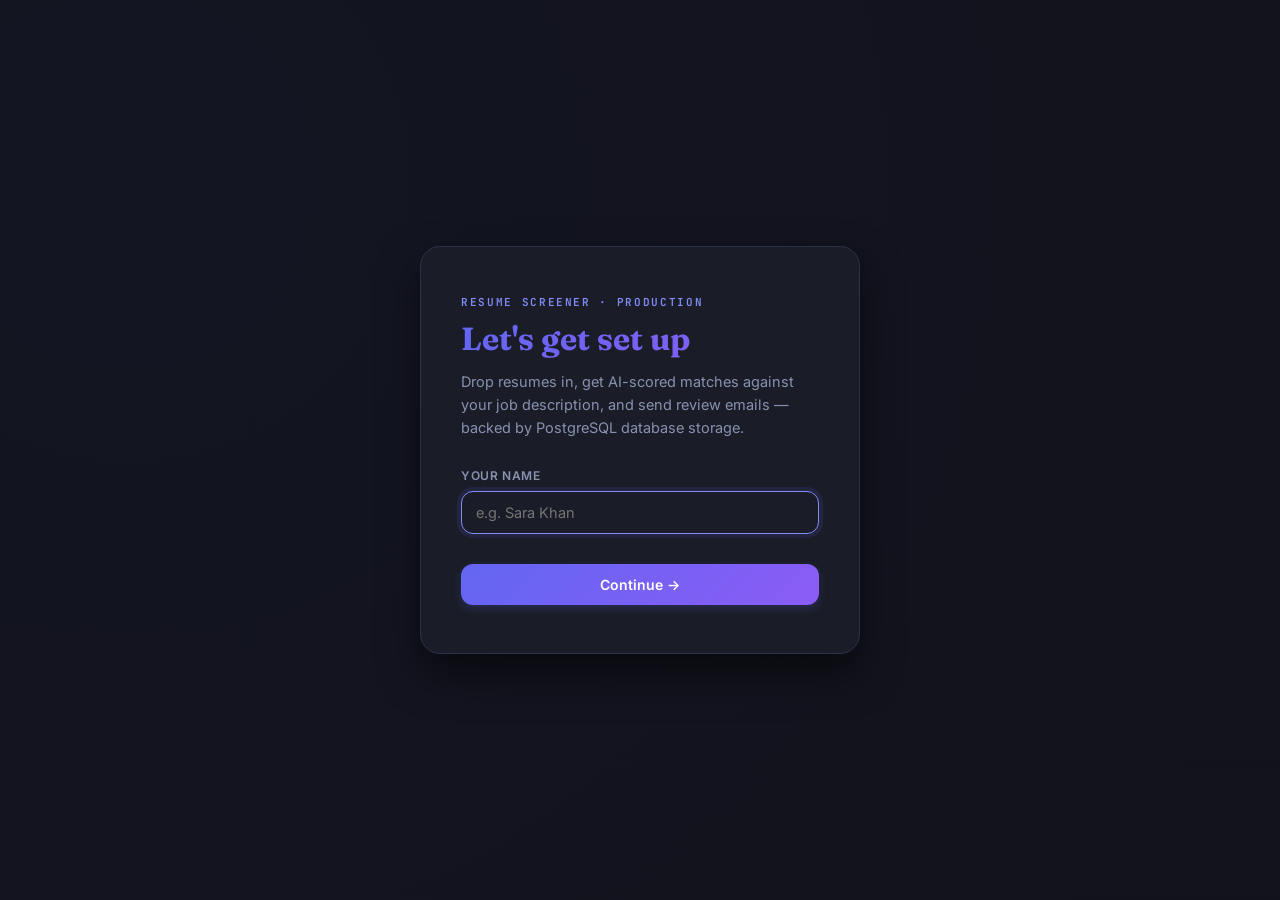
==== frontend/index.html @ 396918c9 "Initial commit: AI Resume Screening System with security fixes, dark mode, and Render blueprint" ====
<!DOCTYPE html>
<html lang="en">
<head>
    <meta charset="UTF-8">
    <meta name="viewport" content="width=device-width, initial-scale=1.0">
    <title>Resume Screener - Professional AI Assistant</title>
    <!-- Google Fonts -->
    <link rel="preconnect" href="https://fonts.googleapis.com">
    <link rel="preconnect" href="https://fonts.gstatic.com" crossorigin>
    <link href="https://fonts.googleapis.com/css2?family=Fraunces:opsz,wght@9..144,500;9..144,600;9..144,700&family=Inter:wght@400;500;600;700&family=JetBrains+Mono:wght@500;600&display=swap" rel="stylesheet">
    <!-- Custom Style Sheet -->
    <link rel="stylesheet" href="style.css">
</head>
<body>
    <div id="rs-root"></div>
    <!-- Custom Script -->
    <script src="script.js"></script>
</body>
</html>
---- frontend/style.css ----
:root {
  --bg: #f6f8fc;
  --surface: #ffffff;
  --surface-glass: rgba(255, 255, 255, 0.75);
  --surface-2: #f1f5f9;
  --ink: #0f172a;
  --muted: #64748b;
  --border: #e2e8f0;
  
  --accent: #6366f1;
  --accent-ink: #4f46e5;
  --accent-bg: #e0e7ff;
  --accent-gradient: linear-gradient(135deg, #6366f1 0%, #8b5cf6 100%);
  --accent-gradient-hover: linear-gradient(135deg, #4f46e5 0%, #7c3aed 100%);
  
  --shortlist: #10b981;
  --shortlist-bg: #ecfdf5;
  --review: #f59e0b;
  --review-bg: #fffbeb;
  --reject: #ef4444;
  --reject-bg: #fef2f2;
  
  --radius: 12px;
  --radius-lg: 20px;
  
  --font-display: 'Fraunces', serif;
  --font-body: 'Inter', sans-serif;
  --font-mono: 'JetBrains Mono', monospace;
  
  --shadow-sm: 0 1px 3px rgba(15, 23, 42, 0.03), 0 1px 2px rgba(15, 23, 42, 0.02);
  --shadow-md: 0 4px 12px -2px rgba(15, 23, 42, 0.06), 0 2px 6px -1px rgba(15, 23, 42, 0.03);
  --shadow-lg: 0 20px 25px -5px rgba(15, 23, 42, 0.08), 0 10px 10px -5px rgba(15, 23, 42, 0.03);
  --shadow-xl: 0 25px 50px -12px rgba(0, 0, 0, 0.15);

  /* Table header — light: clean white-grey */
  --table-head-bg: rgba(241, 245, 249, 0.9);
  --table-row-hover: rgba(99, 102, 241, 0.035);
}

/* ---------- Dark Theme ---------- */
[data-theme="dark"] {
  --bg: #0f1117;
  --surface: #1a1d27;
  --surface-glass: rgba(26, 29, 39, 0.85);
  --surface-2: #23273a;
  --ink: #e8eaf6;
  --muted: #8892b0;
  --border: #2d3148;

  --accent: #818cf8;
  --accent-ink: #a5b4fc;
  --accent-bg: #1e2040;
  --accent-gradient: linear-gradient(135deg, #6366f1 0%, #8b5cf6 100%);
  --accent-gradient-hover: linear-gradient(135deg, #4f46e5 0%, #7c3aed 100%);

  --shortlist: #34d399;
  --shortlist-bg: #0d2a1f;
  --review: #fbbf24;
  --review-bg: #2a1f08;
  --reject: #f87171;
  --reject-bg: #2a0f0f;

  --shadow-sm: 0 1px 3px rgba(0,0,0,0.3);
  --shadow-md: 0 4px 12px rgba(0,0,0,0.4);
  --shadow-lg: 0 20px 40px rgba(0,0,0,0.5);
  --shadow-xl: 0 25px 50px rgba(0,0,0,0.6);

  /* Table header — dark: deep rich indigo */
  --table-head-bg: #13152b;
  --table-row-hover: rgba(129, 140, 248, 0.06);
}

/* ---------- Theme Toggle Button ---------- */
.rs-theme-toggle {
  display: flex;
  align-items: center;
  gap: 10px;
  background: var(--surface-2);
  border: 1px solid var(--border);
  border-radius: 30px;
  padding: 6px 14px 6px 8px;
  cursor: pointer;
  font-size: 12.5px;
  font-weight: 600;
  color: var(--muted);
  transition: all 0.25s cubic-bezier(0.16, 1, 0.3, 1);
  width: 100%;
  box-shadow: var(--shadow-sm);
}

.rs-theme-toggle:hover {
  background: var(--border);
  color: var(--ink);
  border-color: var(--accent);
  box-shadow: 0 0 0 3px rgba(99, 102, 241, 0.1);
}

.rs-theme-toggle-track {
  width: 34px;
  height: 20px;
  border-radius: 999px;
  background: var(--border);
  position: relative;
  flex-shrink: 0;
  transition: background 0.3s ease;
}

[data-theme="dark"] .rs-theme-toggle-track {
  background: var(--accent);
}

.rs-theme-toggle-thumb {
  position: absolute;
  top: 3px;
  left: 3px;
  width: 14px;
  height: 14px;
  border-radius: 50%;
  background: #fff;
  box-shadow: 0 1px 4px rgba(0,0,0,0.25);
  transition: transform 0.3s cubic-bezier(0.16, 1, 0.3, 1);
  display: flex;
  align-items: center;
  justify-content: center;
  font-size: 9px;
}

[data-theme="dark"] .rs-theme-toggle-thumb {
  transform: translateX(14px);
}

.rs-theme-toggle-label {
  flex: 1;
  text-align: left;
}

* {
  box-sizing: border-box;
  margin: 0;
  padding: 0;
}

#rs-root {
  font-family: var(--font-body);
  background: var(--bg);
  color: var(--ink);
  min-height: 100vh;
  -webkit-font-smoothing: antialiased;
}

button {
  font-family: inherit;
  cursor: pointer;
  outline: none;
}

input, textarea, select {
  font-family: inherit;
  outline: none;
}

/* ---------- Scrollbars ---------- */
::-webkit-scrollbar {
  width: 6px;
  height: 6px;
}
::-webkit-scrollbar-track {
  background: transparent;
}
::-webkit-scrollbar-thumb {
  background: #cbd5e1;
  border-radius: 4px;
}
::-webkit-scrollbar-thumb:hover {
  background: #94a3b8;
}

/* ---------- Welcome ---------- */
.rs-welcome {
  min-height: 100vh;
  display: flex;
  align-items: center;
  justify-content: center;
  padding: 24px;
  background: radial-gradient(circle at 10% 20%, rgba(99, 102, 241, 0.05) 0%, rgba(139, 92, 246, 0.02) 90.1%);
}

.rs-welcome-card {
  background: var(--surface);
  border: 1px solid var(--border);
  border-radius: var(--radius-lg);
  padding: 48px 40px;
  max-width: 440px;
  width: 100%;
  box-shadow: var(--shadow-lg);
  text-align: left;
  transform: translateY(0);
  animation: floatUp 0.6s cubic-bezier(0.16, 1, 0.3, 1);
}

.rs-eyebrow {
  font-family: var(--font-mono);
  font-size: 11px;
  letter-spacing: .15em;
  text-transform: uppercase;
  color: var(--accent);
  font-weight: 600;
  margin-bottom: 12px;
}

.rs-welcome-card h1 {
  font-family: var(--font-display);
  font-size: 32px;
  font-weight: 700;
  margin: 0 0 12px;
  line-height: 1.15;
  background: var(--accent-gradient);
  -webkit-background-clip: text;
  -webkit-text-fill-color: transparent;
}

.rs-welcome-card p {
  color: var(--muted);
  font-size: 14.5px;
  line-height: 1.6;
  margin: 0 0 28px;
}

.rs-field {
  margin-bottom: 20px;
}

.rs-field label {
  display: block;
  font-size: 12px;
  font-weight: 600;
  color: var(--muted);
  margin-bottom: 8px;
  text-transform: uppercase;
  letter-spacing: 0.05em;
}

.rs-field input {
  width: 100%;
  padding: 12px 14px;
  border: 1px solid var(--border);
  border-radius: var(--radius);
  font-size: 14.5px;
  background: var(--bg);
  transition: all 0.2s ease;
}

.rs-field input:focus {
  border-color: var(--accent);
  background: var(--surface);
  box-shadow: 0 0 0 4px rgba(99, 102, 241, 0.12);
}

.rs-btn {
  display: inline-flex;
  align-items: center;
  justify-content: center;
  gap: 8px;
  background: var(--accent-gradient);
  color: #fff;
  border: none;
  padding: 12px 24px;
  border-radius: var(--radius);
  font-size: 14px;
  font-weight: 600;
  transition: all 0.2s cubic-bezier(0.16, 1, 0.3, 1);
  box-shadow: 0 4px 10px rgba(99, 102, 241, 0.2);
}

.rs-btn:hover {
  background: var(--accent-gradient-hover);
  transform: translateY(-1px);
  box-shadow: 0 6px 14px rgba(99, 102, 241, 0.3);
}

.rs-btn:active {
  transform: translateY(0);
}

.rs-btn:disabled {
  opacity: .5;
  cursor: not-allowed;
  transform: none;
  box-shadow: none;
}

.rs-btn-secondary {
  background: var(--surface-2);
  color: var(--ink);
  box-shadow: none;
}

.rs-btn-secondary:hover {
  background: var(--border);
  color: var(--ink);
  transform: translateY(-1px);
  box-shadow: var(--shadow-sm);
}

.rs-btn-block {
  width: 100%;
  margin-top: 10px;
}

.rs-btn-ghost {
  background: transparent;
  color: var(--muted);
  padding: 8px 12px;
  box-shadow: none;
}

.rs-btn-ghost:hover {
  background: var(--surface-2);
  color: var(--ink);
  transform: none;
  box-shadow: none;
}

.rs-btn-danger {
  background: transparent;
  color: var(--reject);
  border: 1.5px solid var(--reject);
  box-shadow: none;
}

.rs-btn-danger:hover {
  background: var(--reject-bg);
  color: var(--reject);
  border-color: var(--reject);
  transform: translateY(-1px);
  box-shadow: 0 4px 10px rgba(239, 68, 68, 0.2);
}

.rs-btn-danger:active {
  transform: translateY(0);
}

.rs-btn-danger:disabled {
  opacity: 0.5;
  cursor: not-allowed;
  transform: none;
}

/* ---------- Shell ---------- */
.rs-shell {
  display: flex;
  min-height: 100vh;
}

.rs-sidebar {
  width: 280px;
  flex-shrink: 0;
  background: var(--surface);
  border-right: 1px solid var(--border);
  padding: 28px 20px;
  display: flex;
  flex-direction: column;
  gap: 28px;
}

.rs-brand {
  display: flex;
  align-items: center;
  gap: 12px;
}

.rs-brand-mark {
  width: 36px;
  height: 36px;
  border-radius: var(--radius);
  background: var(--accent-gradient);
  color: #fff;
  display: flex;
  align-items: center;
  justify-content: center;
  font-family: var(--font-display);
  font-weight: 700;
  font-size: 18px;
  flex-shrink: 0;
  box-shadow: 0 4px 10px rgba(99, 102, 241, 0.25);
}

.rs-brand-name {
  font-family: var(--font-display);
  font-weight: 700;
  font-size: 17px;
  letter-spacing: -0.01em;
}

.rs-brand-sub {
  font-size: 11px;
  color: var(--muted);
  font-weight: 500;
}

.rs-hr-name {
  font-size: 13px;
  color: var(--muted);
  padding: 10px 12px;
  background: var(--surface-2);
  border-radius: var(--radius);
  border: 1px solid var(--border);
}

.rs-hr-name strong {
  color: var(--ink);
}

.rs-sidebar-section-label {
  font-family: var(--font-mono);
  font-size: 10.5px;
  letter-spacing: .12em;
  text-transform: uppercase;
  color: var(--muted);
  font-weight: 600;
  margin-bottom: 12px;
  display: flex;
  justify-content: space-between;
  align-items: center;
}

.rs-job-list {
  display: flex;
  flex-direction: column;
  gap: 6px;
  max-height: 350px;
  overflow-y: auto;
  padding-right: 2px;
}

.rs-job-item {
  padding: 12px 14px;
  border-radius: var(--radius);
  cursor: pointer;
  border: 1px solid transparent;
  font-size: 13.5px;
  font-weight: 600;
  line-height: 1.35;
  transition: all 0.2s ease;
}

.rs-job-item:hover {
  background: var(--surface-2);
}

.rs-job-item.active {
  background: var(--accent-bg);
  border-color: rgba(99, 102, 241, 0.25);
  color: var(--accent-ink);
}

.rs-job-item .rs-job-count {
  font-size: 11px;
  color: var(--muted);
  font-weight: 500;
  margin-top: 4px;
}

.rs-job-item.active .rs-job-count {
  color: var(--accent-ink);
  opacity: .75;
}

.rs-add-job-btn {
  border: 1.5px dashed var(--border);
  background: transparent;
  color: var(--muted);
  padding: 11px;
  border-radius: var(--radius);
  font-size: 13px;
  font-weight: 600;
  width: 100%;
  text-align: center;
  transition: all 0.2s ease;
}

.rs-add-job-btn:hover {
  border-color: var(--accent);
  color: var(--accent);
  background: rgba(99, 102, 241, 0.02);
}

.rs-sidebar-footer {
  margin-top: auto;
  font-size: 11px;
  color: var(--muted);
  line-height: 1.45;
  border-top: 1px solid var(--border);
  padding-top: 16px;
}

.rs-main {
  flex: 1;
  min-width: 0;
  padding: 40px 48px;
  overflow-y: auto;
}

.rs-header {
  margin-bottom: 32px;
}

.rs-header h2 {
  font-family: var(--font-display);
  font-size: 32px;
  font-weight: 700;
  margin: 0 0 8px;
  letter-spacing: -0.02em;
}

.rs-header .rs-job-desc {
  color: var(--muted);
  font-size: 14.5px;
  max-width: 800px;
  line-height: 1.6;
  white-space: pre-wrap;
  margin-top: 10px;
}

.rs-stats-row {
  display: flex;
  gap: 12px;
  margin-top: 24px;
  flex-wrap: wrap;
}

.rs-stat-pill {
  background: var(--surface);
  border: 1px solid var(--border);
  border-radius: 30px;
  padding: 8px 16px;
  font-size: 12.5px;
  font-weight: 600;
  display: flex;
  align-items: center;
  gap: 8px;
  box-shadow: var(--shadow-sm);
}

.rs-stat-dot {
  width: 8px;
  height: 8px;
  border-radius: 50%;
}

/* ---------- Dropzone ---------- */
.rs-dropzone {
  border: 2px dashed var(--border);
  border-radius: var(--radius-lg);
  background: var(--surface);
  padding: 48px 24px;
  text-align: center;
  transition: all 0.25s cubic-bezier(0.16, 1, 0.3, 1);
  margin-bottom: 32px;
  box-shadow: var(--shadow-sm);
  cursor: pointer;
}

.rs-dropzone:hover {
  border-color: var(--accent);
  background: rgba(99, 102, 241, 0.01);
}

.rs-dropzone.rs-drag-over {
  border-color: var(--accent);
  background: var(--accent-bg);
  transform: scale(0.995);
}

.rs-dropzone h3 {
  font-family: var(--font-display);
  font-size: 20px;
  font-weight: 600;
  margin: 16px 0 6px;
}

.rs-dropzone p {
  color: var(--muted);
  font-size: 13.5px;
  margin: 0 0 18px;
}

.rs-dz-icon {
  font-size: 36px;
  animation: hoverPulse 2s infinite ease-in-out;
  display: inline-block;
}

.rs-file-input {
  display: none;
}

/* ---------- Processing queue ---------- */
.rs-queue {
  display: flex;
  flex-direction: column;
  gap: 10px;
  margin-bottom: 32px;
}

.rs-queue-item {
  display: flex;
  align-items: center;
  gap: 12px;
  background: var(--surface);
  border: 1px solid var(--border);
  border-radius: var(--radius);
  padding: 14px 18px;
  font-size: 13.5px;
  box-shadow: var(--shadow-sm);
  animation: slideInLeft 0.3s cubic-bezier(0.16, 1, 0.3, 1);
}

.rs-queue-name {
  flex: 1;
  min-width: 0;
  overflow: hidden;
  text-overflow: ellipsis;
  white-space: nowrap;
  font-weight: 600;
}

.rs-queue-status {
  font-size: 12px;
  color: var(--muted);
  font-family: var(--font-mono);
  font-weight: 500;
  flex-shrink: 0;
}

.rs-queue-status.err {
  color: var(--reject);
}

.rs-spinner {
  width: 16px;
  height: 16px;
  border-radius: 50%;
  border: 2px solid var(--border);
  border-top-color: var(--accent);
  animation: rs-spin .6s linear infinite;
  flex-shrink: 0;
}

@keyframes rs-spin {
  to { transform: rotate(360deg); }
}

/* ---------- Dashboard Table & Toolbar ---------- */
.rs-dashboard-toolbar {
  display: flex;
  justify-content: space-between;
  align-items: center;
  gap: 16px;
  margin-bottom: 20px;
  flex-wrap: wrap;
}

.rs-search-box {
  position: relative;
  flex: 1;
  min-width: 280px;
}

.rs-search-icon {
  position: absolute;
  left: 14px;
  top: 50%;
  transform: translateY(-50%);
  color: var(--muted);
  font-size: 14px;
}

.rs-search-box input {
  width: 100%;
  padding: 11px 16px 11px 40px;
  border: 1px solid var(--border);
  border-radius: var(--radius);
  font-size: 14px;
  background: var(--surface);
  box-shadow: var(--shadow-sm);
  transition: all 0.2s ease;
}

.rs-search-box input:focus {
  border-color: var(--accent);
  box-shadow: 0 0 0 4px rgba(99, 102, 241, 0.12);
  background: #ffffff;
}

.rs-filter-box {
  display: flex;
  align-items: center;
  gap: 10px;
}

.rs-filter-box label {
  font-size: 13px;
  font-weight: 600;
  color: var(--muted);
}

.rs-filter-box select {
  padding: 10px 14px;
  border: 1px solid var(--border);
  border-radius: var(--radius);
  font-size: 13.5px;
  font-weight: 500;
  background: var(--surface);
  box-shadow: var(--shadow-sm);
  cursor: pointer;
  transition: all 0.2s ease;
}

.rs-filter-box select:focus {
  border-color: var(--accent);
}

.rs-table-container {
  background: var(--surface);
  border: 1px solid var(--border);
  border-radius: var(--radius-lg);
  box-shadow: var(--shadow-md);
  overflow-x: auto;
  margin-bottom: 32px;
}

.rs-dashboard-table {
  width: 100%;
  border-collapse: collapse;
  text-align: left;
  font-size: 13.5px;
}

.rs-dashboard-table th {
  padding: 16px 20px;
  font-family: var(--font-mono);
  font-size: 10px;
  text-transform: uppercase;
  letter-spacing: 0.08em;
  color: var(--muted);
  font-weight: 600;
  border-bottom: 1px solid var(--border);
  background: var(--table-head-bg, rgba(248, 250, 252, 0.6));
  transition: background 0.3s ease, color 0.3s ease;
}

.rs-dashboard-table tr {
  border-bottom: 1px solid var(--border);
  transition: background 0.15s ease;
}

.rs-dashboard-table tr:last-child {
  border-bottom: none;
}

.rs-dashboard-table tbody tr {
  cursor: pointer;
}

.rs-dashboard-table tbody tr:hover {
  background: var(--table-row-hover);
}

.rs-dashboard-table td {
  padding: 16px 20px;
  vertical-align: middle;
  font-weight: 500;
}

.rs-table-id {
  font-family: var(--font-mono);
  font-weight: 700;
  color: var(--muted);
  font-size: 12px;
}

.rs-table-name {
  font-weight: 700;
  color: var(--ink);
}

.rs-table-email {
  color: var(--muted);
  font-size: 12.5px;
  font-weight: 400;
}

.rs-table-score-badge {
  display: inline-flex;
  align-items: center;
  justify-content: center;
  width: 32px;
  height: 32px;
  border-radius: 50%;
  font-family: var(--font-mono);
  font-weight: 700;
  font-size: 12.5px;
}

.rs-score-high {
  background: var(--shortlist-bg);
  color: var(--shortlist);
}

.rs-score-mid {
  background: var(--review-bg);
  color: var(--review);
}

.rs-score-low {
  background: var(--reject-bg);
  color: var(--reject);
}

.rs-sent-badge {
  font-size: 11px;
  font-weight: 700;
  font-family: var(--font-mono);
  text-transform: uppercase;
}

.rs-sent-badge.yes {
  color: var(--shortlist);
}

.rs-sent-badge.no {
  color: var(--muted);
  opacity: 0.6;
}

.rs-actions-col {
  display: flex;
  justify-content: flex-end;
  gap: 8px;
}

.rs-actions-col button {
  padding: 7px 11px;
  font-size: 12px;
  border-radius: 8px;
  font-weight: 600;
  box-shadow: none;
}

/* ---------- Detail drawer ---------- */
.rs-overlay {
  position: fixed;
  inset: 0;
  background: rgba(15, 23, 42, 0.3);
  backdrop-filter: blur(4px);
  display: flex;
  justify-content: flex-end;
  z-index: 50;
  animation: fadeIn 0.3s cubic-bezier(0.16, 1, 0.3, 1);
}

.rs-drawer {
  width: min(560px, 100%);
  background: var(--surface);
  height: 100vh;
  overflow-y: auto;
  padding: 36px 36px 48px;
  box-shadow: var(--shadow-xl);
  animation: slideInRight 0.4s cubic-bezier(0.16, 1, 0.3, 1);
  display: flex;
  flex-direction: column;
  gap: 28px;
}

.rs-drawer-top {
  display: flex;
  justify-content: space-between;
  align-items: flex-start;
  border-bottom: 1px solid var(--border);
  padding-bottom: 20px;
}

.rs-drawer-close {
  background: var(--surface-2);
  border: none;
  width: 32px;
  height: 32px;
  border-radius: 50%;
  font-size: 14px;
  color: var(--muted);
  display: flex;
  align-items: center;
  justify-content: center;
  transition: all 0.2s ease;
}

.rs-drawer-close:hover {
  background: var(--border);
  color: var(--ink);
}

.rs-drawer h2 {
  font-family: var(--font-display);
  font-size: 26px;
  font-weight: 700;
  margin: 0 0 6px;
  letter-spacing: -0.02em;
}

.rs-drawer .rs-cand-meta {
  font-size: 13.5px;
  margin-top: 4px;
}

.rs-drawer-section {
  display: flex;
  flex-direction: column;
  gap: 10px;
}

.rs-drawer-section h4 {
  font-family: var(--font-mono);
  font-size: 10px;
  text-transform: uppercase;
  letter-spacing: .12em;
  color: var(--muted);
  font-weight: 600;
}

.rs-tag-list {
  display: flex;
  flex-wrap: wrap;
  gap: 8px;
}

.rs-tag {
  background: var(--surface-2);
  border-radius: 8px;
  padding: 6px 12px;
  font-size: 13px;
  font-weight: 500;
}

.rs-tag-good {
  background: var(--shortlist-bg);
  color: var(--shortlist);
}

.rs-tag-gap {
  background: var(--reject-bg);
  color: var(--reject);
}

.rs-summary-box {
  background: var(--surface-2);
  border-radius: var(--radius);
  padding: 16px 20px;
  font-size: 14px;
  line-height: 1.6;
  border-left: 4px solid var(--accent);
}

.rs-breakdown-list {
  display: flex;
  flex-direction: column;
  gap: 1px;
  border-radius: var(--radius);
  overflow: hidden;
  border: 1px solid var(--border);
}

.rs-breakdown-row {
  display: flex;
  justify-content: space-between;
  align-items: center;
  background: var(--surface);
  padding: 12px 16px;
  font-size: 13.5px;
  font-weight: 500;
}

.rs-breakdown-row:nth-child(even) {
  background: var(--surface-2);
}

.rs-breakdown-val {
  font-family: var(--font-mono);
  font-weight: 700;
  color: var(--ink);
  font-size: 13px;
}

.rs-drawer textarea {
  width: 100%;
  border: 1px solid var(--border);
  border-radius: var(--radius);
  padding: 14px 16px;
  font-size: 13.5px;
  line-height: 1.6;
  resize: vertical;
  min-height: 160px;
  background: var(--bg);
  transition: all 0.2s ease;
}

.rs-drawer textarea:focus {
  border-color: var(--accent);
  background: var(--surface);
  box-shadow: 0 0 0 4px rgba(99, 102, 241, 0.08);
}

.rs-drawer input.rs-subject {
  width: 100%;
  border: 1px solid var(--border);
  border-radius: var(--radius);
  padding: 12px 16px;
  font-size: 13.5px;
  margin-bottom: 4px;
  background: var(--bg);
  font-weight: 600;
  transition: all 0.2s ease;
}

.rs-drawer input.rs-subject:focus {
  border-color: var(--accent);
  background: var(--surface);
  box-shadow: 0 0 0 4px rgba(99, 102, 241, 0.08);
}

.rs-drawer-actions {
  display: flex;
  gap: 10px;
  margin-top: 6px;
  flex-wrap: wrap;
}

.rs-sent-note {
  font-size: 13px;
  color: var(--shortlist);
  font-weight: 600;
  display: flex;
  align-items: center;
  gap: 6px;
}

.rs-recommend-select {
  display: flex;
  gap: 8px;
}

.rs-recommend-select button {
  flex: 1;
  padding: 10px;
  font-size: 13px;
}

/* ---------- Modal ---------- */
.rs-modal-overlay {
  position: fixed;
  inset: 0;
  background: rgba(15, 23, 42, 0.35);
  backdrop-filter: blur(4px);
  display: flex;
  align-items: center;
  justify-content: center;
  z-index: 60;
  padding: 20px;
  animation: fadeIn 0.2s ease-out;
}

.rs-modal {
  background: var(--surface);
  border-radius: var(--radius-lg);
  width: min(520px, 100%);
  padding: 36px;
  box-shadow: var(--shadow-xl);
  animation: zoomIn 0.3s cubic-bezier(0.16, 1, 0.3, 1);
}

.rs-modal h3 {
  font-family: var(--font-display);
  font-size: 22px;
  font-weight: 700;
  margin: 0 0 20px;
}

.rs-modal .rs-field {
  margin-bottom: 18px;
}

.rs-modal textarea {
  width: 100%;
  border: 1px solid var(--border);
  border-radius: var(--radius);
  padding: 12px 14px;
  font-size: 14px;
  line-height: 1.5;
  min-height: 140px;
  outline: none;
  resize: vertical;
  background: var(--bg);
  transition: all 0.2s ease;
}

.rs-modal textarea:focus {
  border-color: var(--accent);
  background: var(--surface);
  box-shadow: 0 0 0 4px rgba(99, 102, 241, 0.08);
}

.rs-modal-actions {
  display: flex;
  justify-content: flex-end;
  gap: 10px;
  margin-top: 16px;
}

/* ---------- Animations ---------- */
@keyframes floatUp {
  from { opacity: 0; transform: translateY(20px); }
  to { opacity: 1; transform: translateY(0); }
}

@keyframes slideInLeft {
  from { opacity: 0; transform: translateX(-15px); }
  to { opacity: 1; transform: translateX(0); }
}

@keyframes slideInRight {
  from { transform: translateX(100%); }
  to { transform: translateX(0); }
}

@keyframes fadeIn {
  from { opacity: 0; }
  to { opacity: 1; }
}

@keyframes zoomIn {
  from { opacity: 0; transform: scale(0.95); }
  to { opacity: 1; transform: scale(1); }
}

@keyframes hoverPulse {
  0% { transform: translateY(0); }
  50% { transform: translateY(-4px); }
  100% { transform: translateY(0); }
}
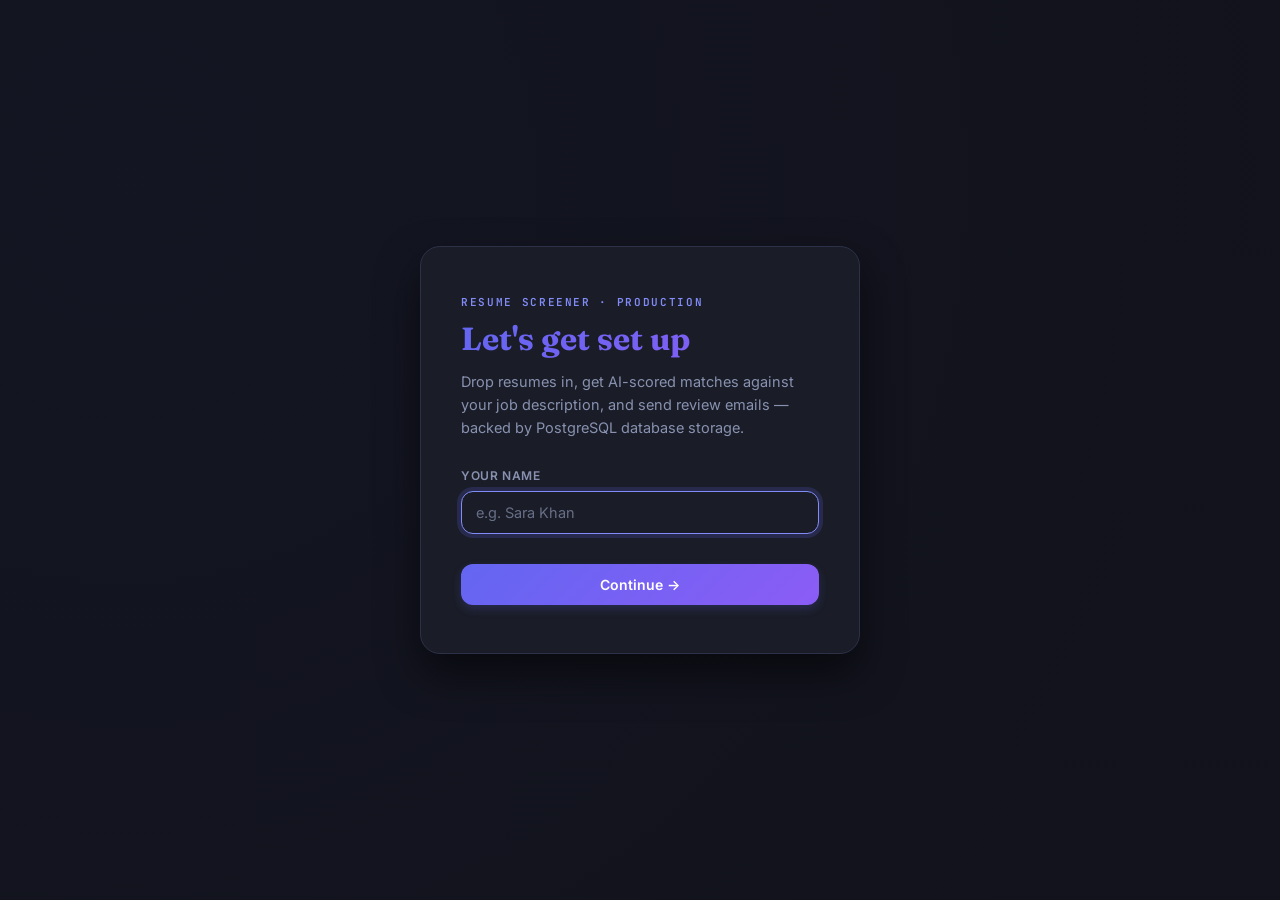
==== commit 771d03c4: "Add RUN_LOCALLY.md guide and SVG tab favicon in index.html" ====
--- a/frontend/index.html
+++ b/frontend/index.html
@@ -10,6 +10,8 @@
     <link href="https://fonts.googleapis.com/css2?family=Fraunces:opsz,wght@9..144,500;9..144,600;9..144,700&family=Inter:wght@400;500;600;700&family=JetBrains+Mono:wght@500;600&display=swap" rel="stylesheet">
     <!-- Custom Style Sheet -->
     <link rel="stylesheet" href="style.css">
+    <!-- Favicon -->
+    <link rel="icon" href="data:image/svg+xml,<svg xmlns=%22http://www.w3.org/2000/svg%22 viewBox=%220 0 100 100%22><text y=%22.9em%22 font-size=%2290%22>🤖</text></svg>">
 </head>
 <body>
     <div id="rs-root"></div>
--- a/frontend/style.css
+++ b/frontend/style.css
@@ -156,7 +156,19 @@
 
 input, textarea, select {
   font-family: inherit;
+  color: var(--ink);
+  background-color: var(--bg);
   outline: none;
+}
+
+input::placeholder, textarea::placeholder {
+  color: var(--muted);
+  opacity: 0.7;
+}
+
+select option {
+  background-color: var(--surface);
+  color: var(--ink);
 }
 
 /* ---------- Scrollbars ---------- */
@@ -216,6 +228,7 @@
   line-height: 1.15;
   background: var(--accent-gradient);
   -webkit-background-clip: text;
+  background-clip: text;
   -webkit-text-fill-color: transparent;
 }
 
@@ -246,6 +259,7 @@
   border: 1px solid var(--border);
   border-radius: var(--radius);
   font-size: 14.5px;
+  color: var(--ink);
   background: var(--bg);
   transition: all 0.2s ease;
 }
@@ -253,7 +267,8 @@
 .rs-field input:focus {
   border-color: var(--accent);
   background: var(--surface);
-  box-shadow: 0 0 0 4px rgba(99, 102, 241, 0.12);
+  color: var(--ink);
+  box-shadow: 0 0 0 4px rgba(99, 102, 241, 0.18);
 }
 
 .rs-btn {
@@ -682,6 +697,7 @@
   border: 1px solid var(--border);
   border-radius: var(--radius);
   font-size: 14px;
+  color: var(--ink);
   background: var(--surface);
   box-shadow: var(--shadow-sm);
   transition: all 0.2s ease;
@@ -689,8 +705,9 @@
 
 .rs-search-box input:focus {
   border-color: var(--accent);
-  box-shadow: 0 0 0 4px rgba(99, 102, 241, 0.12);
-  background: #ffffff;
+  box-shadow: 0 0 0 4px rgba(99, 102, 241, 0.18);
+  background: var(--surface);
+  color: var(--ink);
 }
 
 .rs-filter-box {
@@ -711,6 +728,7 @@
   border-radius: var(--radius);
   font-size: 13.5px;
   font-weight: 500;
+  color: var(--ink);
   background: var(--surface);
   box-shadow: var(--shadow-sm);
   cursor: pointer;
@@ -719,6 +737,7 @@
 
 .rs-filter-box select:focus {
   border-color: var(--accent);
+  color: var(--ink);
 }
 
 .rs-table-container {
@@ -1000,6 +1019,7 @@
   line-height: 1.6;
   resize: vertical;
   min-height: 160px;
+  color: var(--ink);
   background: var(--bg);
   transition: all 0.2s ease;
 }
@@ -1007,7 +1027,8 @@
 .rs-drawer textarea:focus {
   border-color: var(--accent);
   background: var(--surface);
-  box-shadow: 0 0 0 4px rgba(99, 102, 241, 0.08);
+  color: var(--ink);
+  box-shadow: 0 0 0 4px rgba(99, 102, 241, 0.18);
 }
 
 .rs-drawer input.rs-subject {
@@ -1017,6 +1038,7 @@
   padding: 12px 16px;
   font-size: 13.5px;
   margin-bottom: 4px;
+  color: var(--ink);
   background: var(--bg);
   font-weight: 600;
   transition: all 0.2s ease;
@@ -1025,7 +1047,8 @@
 .rs-drawer input.rs-subject:focus {
   border-color: var(--accent);
   background: var(--surface);
-  box-shadow: 0 0 0 4px rgba(99, 102, 241, 0.08);
+  color: var(--ink);
+  box-shadow: 0 0 0 4px rgba(99, 102, 241, 0.18);
 }
 
 .rs-drawer-actions {
@@ -1071,6 +1094,7 @@
 
 .rs-modal {
   background: var(--surface);
+  border: 1px solid var(--border);
   border-radius: var(--radius-lg);
   width: min(520px, 100%);
   padding: 36px;
@@ -1082,6 +1106,7 @@
   font-family: var(--font-display);
   font-size: 22px;
   font-weight: 700;
+  color: var(--ink);
   margin: 0 0 20px;
 }
 
@@ -1089,24 +1114,29 @@
   margin-bottom: 18px;
 }
 
-.rs-modal textarea {
+.rs-modal input, .rs-modal textarea {
   width: 100%;
   border: 1px solid var(--border);
   border-radius: var(--radius);
   padding: 12px 14px;
   font-size: 14px;
   line-height: 1.5;
+  color: var(--ink);
+  background: var(--bg);
+  outline: none;
+  transition: all 0.2s ease;
+}
+
+.rs-modal textarea {
   min-height: 140px;
-  outline: none;
   resize: vertical;
-  background: var(--bg);
-  transition: all 0.2s ease;
-}
-
-.rs-modal textarea:focus {
+}
+
+.rs-modal input:focus, .rs-modal textarea:focus {
   border-color: var(--accent);
   background: var(--surface);
-  box-shadow: 0 0 0 4px rgba(99, 102, 241, 0.08);
+  color: var(--ink);
+  box-shadow: 0 0 0 4px rgba(99, 102, 241, 0.18);
 }
 
 .rs-modal-actions {
